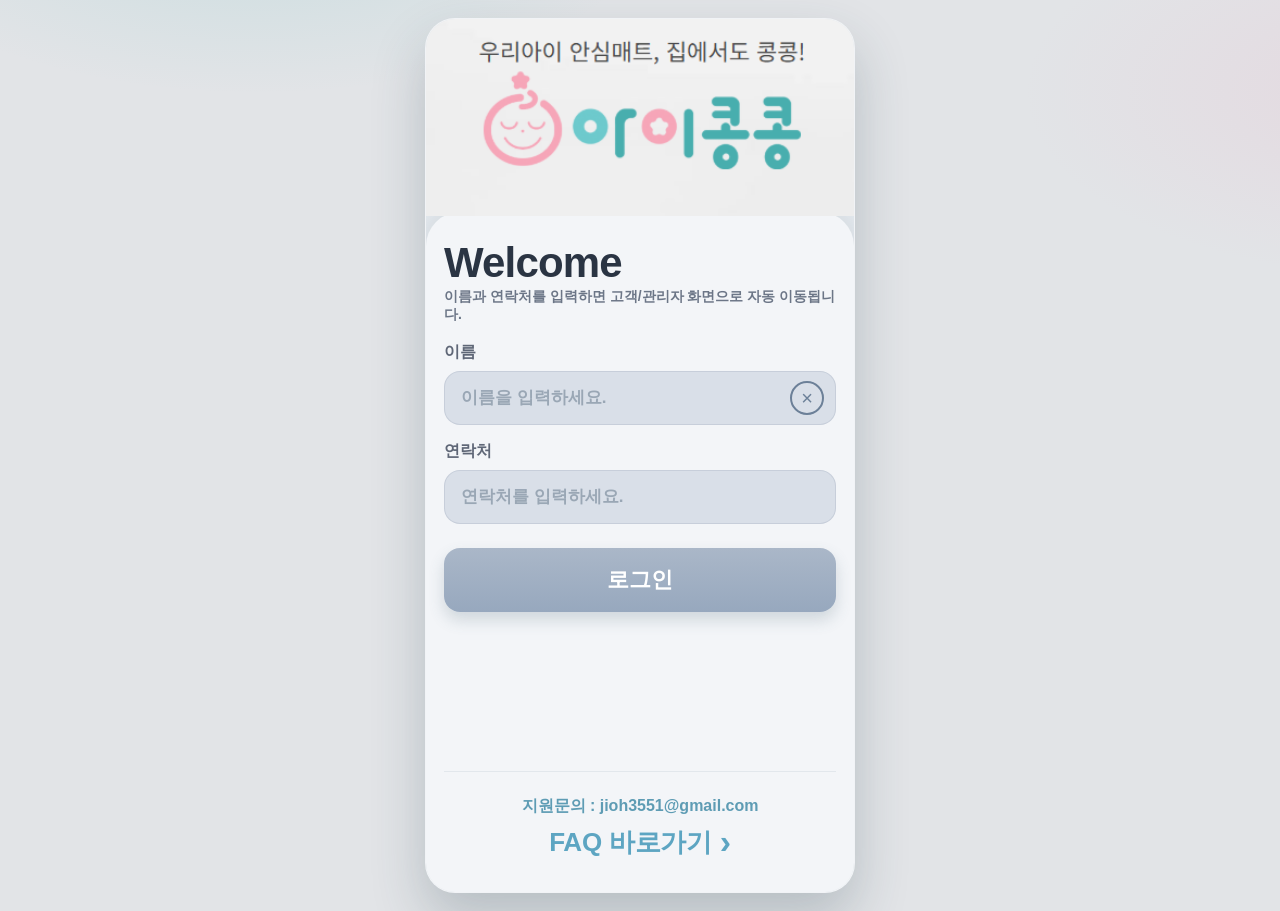
==== index.html @ dd0b141a "Fix admin phone matching from Sheets Handle admin phone numbers whose leading zero is dropped when e" ====
﻿<!DOCTYPE html>
<html lang="ko">
<head>
  <meta charset="UTF-8" />
  <meta name="viewport" content="width=device-width, initial-scale=1.0" />
  <title>아이콩콩 로그인</title>
  <style>
    * { box-sizing: border-box; }

    :root {
      --mint: #48b7b6;
      --mint-deep: #2f9191;
      --pink: #ef9db8;
      --ink: #202a36;
      --soft-text: #6c7687;
      --page: #e3e8ed;
      --panel: #f3f5f8;
      --field: #d9dfe8;
      --button: #9fadc0;
      --button-text: #ffffff;
      --link: #5da5c2;
      --ring: 0 0 0 3px rgba(72, 183, 182, 0.2);
    }

    body {
      margin: 0;
      font-family: "Pretendard", "SUIT", "Noto Sans KR", "Apple SD Gothic Neo", "Malgun Gothic", sans-serif;
      background: #e2e4e7;
      color: var(--ink);
      min-height: 100vh;
      display: grid;
      place-items: center;
      background:
        radial-gradient(700px 320px at 20% -10%, rgba(72, 183, 182, 0.16) 0%, rgba(72, 183, 182, 0) 58%),
        radial-gradient(700px 340px at 110% 10%, rgba(239, 157, 184, 0.16) 0%, rgba(239, 157, 184, 0) 55%),
        #e2e4e7;
    }

    .phone {
      width: 100%;
      max-width: 430px;
      min-height: 100vh;
      background: var(--page);
      position: relative;
      overflow: hidden;
      border: 1px solid rgba(255, 255, 255, 0.5);
    }

    .top {
      padding: 0;
      background: linear-gradient(180deg, #eff2f5 0%, #eef1f4 100%);
      display: block;
    }

    .hero-image {
      width: 100%;
      max-width: none;
      height: auto;
      display: block;
    }

    .panel {
      margin-top: -4px;
      min-height: calc(100vh - 220px);
      background: var(--panel);
      border-top-left-radius: 34px;
      border-top-right-radius: 34px;
      padding: 24px 18px 24px;
      box-shadow: 0 -6px 16px rgba(50, 74, 90, 0.08);
      display: flex;
      flex-direction: column;
    }

    .welcome {
      margin: 6px 0 4px;
      font-size: 42px;
      font-weight: 900;
      line-height: 1;
      letter-spacing: -0.02em;
      color: #2a3443;
    }

    .welcome-sub {
      margin: 0 0 18px;
      color: var(--soft-text);
      font-size: 14px;
      font-weight: 600;
    }

    .field { margin-bottom: 16px; }

    label {
      display: block;
      font-size: 16px;
      font-weight: 700;
      margin-bottom: 8px;
      color: #5f6777;
    }

    .input-wrap { position: relative; }

    input {
      width: 100%;
      border: 1px solid rgba(163, 176, 193, 0.35);
      border-radius: 16px;
      background: var(--field);
      color: #1f2937;
      font-size: 17px;
      padding: 16px 50px 16px 16px;
      outline: none;
      transition: border-color 0.2s ease, box-shadow 0.2s ease, background-color 0.2s ease;
    }

    input:focus {
      border-color: rgba(72, 183, 182, 0.7);
      box-shadow: var(--ring);
      background: #e4ebf3;
    }

    input::placeholder {
      color: #9aa7b5;
      font-weight: 600;
    }

    .clear-btn {
      position: absolute;
      right: 12px;
      top: 50%;
      transform: translateY(-50%);
      width: 34px;
      height: 34px;
      border-radius: 50%;
      border: 2px solid #6c8098;
      background: transparent;
      color: #6c8098;
      font-size: 20px;
      line-height: 1;
      cursor: pointer;
      display: inline-flex;
      align-items: center;
      justify-content: center;
      padding: 0;
    }

    .btn {
      width: 100%;
      margin-top: 8px;
      border: 0;
      border-radius: 16px;
      padding: 17px 14px;
      background: linear-gradient(180deg, #aab7c8 0%, #97a8be 100%);
      color: var(--button-text);
      font-size: 22px;
      font-weight: 800;
      cursor: pointer;
      box-shadow: 0 8px 16px rgba(66, 95, 110, 0.2);
      transition: transform 0.15s ease, filter 0.2s ease;
    }

    .btn:hover { filter: brightness(1.02); }
    .btn:active { transform: translateY(1px); }

    .notice {
      margin-top: 12px;
      border-radius: 12px;
      border: 1px solid #d8dee6;
      background: #f3f6fa;
      color: #5f6b7a;
      padding: 10px 12px;
      font-size: 13px;
      line-height: 1.5;
      display: none;
    }

    .notice.error {
      background: #fef2f2;
      border-color: #fecaca;
      color: #b91c1c;
    }

    .bottom {
      margin-top: auto;
      text-align: center;
      padding: 24px 0 8px;
      border-top: 1px solid rgba(150, 166, 184, 0.18);
    }

    .support {
      color: #5e9cb4;
      font-size: 16px;
      font-weight: 700;
      margin-bottom: 8px;
    }

    .faq-link {
      display: inline-flex;
      align-items: center;
      gap: 8px;
      text-decoration: none;
      color: var(--link);
      font-size: 26px;
      font-weight: 800;
      letter-spacing: -0.01em;
    }

    .faq-link .arrow {
      font-size: 34px;
      line-height: 1;
      margin-top: -2px;
    }

    @media (min-width: 431px) {
      body { padding: 18px; }
      .phone {
        min-height: 860px;
        border-radius: 30px;
        box-shadow: 0 26px 54px rgba(43, 67, 78, 0.24);
      }
    }
  </style>
</head>
<body>
  <main class="phone">
    <section class="top">
      <img class="hero-image" src="./아이콩콩이미지.png" alt="아이콩콩 브랜드 이미지" />
    </section>

    <section class="panel">
      <h1 class="welcome">Welcome</h1>
      <p class="welcome-sub">이름과 연락처를 입력하면 고객/관리자 화면으로 자동 이동됩니다.</p>

      <form id="entryLoginForm">
        <div class="field">
          <label>이름</label>
          <div class="input-wrap">
            <input id="nameInput" name="name" placeholder="이름을 입력하세요." required />
            <button class="clear-btn" id="clearNameBtn" type="button" aria-label="이름 지우기">×</button>
          </div>
        </div>

        <div class="field">
          <label>연락처</label>
          <div class="input-wrap">
            <input id="phoneInput" name="phone" placeholder="연락처를 입력하세요." required />
          </div>
        </div>

        <button class="btn" type="submit">로그인</button>
      </form>

      <div id="entryMsg" class="notice"></div>

      <div class="bottom">
        <div class="support">지원문의 : jioh3551@gmail.com</div>
        <a class="faq-link" href="./faq.html">FAQ 바로가기 <span class="arrow">›</span></a>
      </div>
    </section>
  </main>

  <script>
    const ENTRY_SESSION_KEY = 'aikongkong_entry_session_v1';
    const SHEETS_API_URL_KEY = 'aikongkong_sheets_api_url';
    const ADMIN_CACHE_KEY = 'aikongkong_admin_users_v1';
    const DEFAULT_SHEETS_API_URL = 'https://script.google.com/macros/s/AKfycbyKNzu0YgVz5nuwldhlH5XyJefzvBMPT68B3LfrcRzvdiDw5TzKqe7KsRASdk3AcaP6/exec';
    const BUILTIN_ADMINS = [
      { id: 'admin_default_jeongjio', name: '정지오', phone: '01085259253', isActive: 'Y' }
    ];

    const $ = (s) => document.querySelector(s);
    const toDigits = (v) => String(v || '').replace(/[^0-9]/g, '');

    function normalizeAdminPhone(phone) {
      const digits = toDigits(phone);
      if (!digits) return '';
      if (digits.length === 10 && !digits.startsWith('0')) {
        return `0${digits}`;
      }
      return digits;
    }

    function getAdminPhoneCandidates(phone) {
      const normalized = normalizeAdminPhone(phone);
      const candidates = new Set();
      if (normalized) candidates.add(normalized);

      const digits = toDigits(phone);
      if (digits) candidates.add(digits);

      Array.from(candidates).forEach((value) => {
        if (value.startsWith('0') && value.length > 1) {
          candidates.add(value.slice(1));
        } else if (!value.startsWith('0') && value.length === 10) {
          candidates.add(`0${value}`);
        }
      });

      return Array.from(candidates).filter(Boolean);
    }

    function isSameAdminPhone(left, right) {
      const leftCandidates = new Set(getAdminPhoneCandidates(left));
      return getAdminPhoneCandidates(right).some((value) => leftCandidates.has(value));
    }

    function getSheetsApiUrl() {
      const fromLocal = String(localStorage.getItem(SHEETS_API_URL_KEY) || '').trim();
      return fromLocal || DEFAULT_SHEETS_API_URL;
    }

    function mergeAdminsWithBuiltin(admins) {
      const map = new Map();
      BUILTIN_ADMINS.forEach((admin) => {
        const phoneKey = normalizeAdminPhone(admin.phone);
        if (!phoneKey) return;
        map.set(phoneKey, {
          ...admin,
          phone: phoneKey
        });
      });
      (Array.isArray(admins) ? admins : []).forEach((admin) => {
        const phoneKey = normalizeAdminPhone(admin?.phone);
        if (!phoneKey) return;
        map.set(phoneKey, {
          ...map.get(phoneKey),
          ...admin,
          phone: phoneKey
        });
      });
      return Array.from(map.values());
    }

    function getCachedAdmins() {
      try {
        const raw = localStorage.getItem(ADMIN_CACHE_KEY);
        const parsed = raw ? JSON.parse(raw) : [];
        return mergeAdminsWithBuiltin(parsed);
      } catch (_) {
        return [...BUILTIN_ADMINS];
      }
    }

    function setCachedAdmins(admins) {
      localStorage.setItem(ADMIN_CACHE_KEY, JSON.stringify(mergeAdminsWithBuiltin(admins)));
    }

    function isAdminActive(admin) {
      const flag = String(admin?.isActive == null ? 'Y' : admin.isActive).trim().toUpperCase();
      return !(flag === 'N' || flag === 'FALSE' || flag === '0');
    }

    function findAdminByPhone(phone, admins) {
      return (admins || []).find((admin) => {
        return isSameAdminPhone(admin.phone, phone) && isAdminActive(admin);
      }) || null;
    }

    async function fetchAdminsFromSheets() {
      const apiUrl = getSheetsApiUrl();
      if (!apiUrl) return getCachedAdmins();
      const sep = apiUrl.includes('?') ? '&' : '?';
      const res = await fetch(`${apiUrl}${sep}action=load&t=${Date.now()}`, { method: 'GET', cache: 'no-store' });
      if (!res.ok) throw new Error(`연동 서버 응답 오류 (${res.status})`);
      const data = await res.json();
      if (!data.ok) throw new Error(data.error || '관리자 목록 로드 실패');
      const admins = mergeAdminsWithBuiltin(Array.isArray(data.admins) ? data.admins : []);
      setCachedAdmins(admins);
      return admins;
    }

    function showMsg(text, type = '') {
      const el = $('#entryMsg');
      el.style.display = 'block';
      el.className = `notice ${type}`.trim();
      el.textContent = text;
    }

    $('#clearNameBtn').addEventListener('click', () => {
      $('#nameInput').value = '';
      $('#nameInput').focus();
    });

    $('#entryLoginForm').addEventListener('submit', async (e) => {
      e.preventDefault();
      const form = e.currentTarget;
      const name = form.name.value.trim();
      const phone = toDigits(form.phone.value);

      if (!name || phone.length < 10) {
        showMsg('이름과 연락처를 정확히 입력해주세요.', 'error');
        return;
      }

      let admins = getCachedAdmins();
      try {
        admins = await fetchAdminsFromSheets();
      } catch (err) {
        showMsg(`관리자 목록 동기화 실패(캐시 사용): ${err.message}`, 'error');
      }

      const matchedAdmin = findAdminByPhone(phone, admins);
      const role = matchedAdmin ? 'admin' : 'customer';
      sessionStorage.setItem(ENTRY_SESSION_KEY, JSON.stringify({
        role,
        adminId: matchedAdmin ? String(matchedAdmin.id || '') : '',
        name: matchedAdmin ? (matchedAdmin.name || name) : name,
        phone,
        loggedAt: new Date().toISOString()
      }));

      if (role === 'admin') {
        location.href = './admin.html';
        return;
      }

      location.href = './customer.html';
    });

    function enableDevAutoReload() {
      if (location.protocol !== 'http:' && location.protocol !== 'https:') return;
      if (!(location.hostname === 'localhost' || location.hostname === '127.0.0.1')) return;

      let lastModified = null;
      setInterval(async () => {
        try {
          const res = await fetch(location.href.split('#')[0], { method: 'HEAD', cache: 'no-store' });
          const next = res.headers.get('Last-Modified');
          if (!next) return;
          if (lastModified && next !== lastModified) {
            location.reload();
            return;
          }
          lastModified = next;
        } catch (_) {}
      }, 1200);
    }

    if (!String(localStorage.getItem(SHEETS_API_URL_KEY) || '').trim()) {
      localStorage.setItem(SHEETS_API_URL_KEY, DEFAULT_SHEETS_API_URL);
    }
    if (!localStorage.getItem(ADMIN_CACHE_KEY)) {
      setCachedAdmins(BUILTIN_ADMINS);
    }

    enableDevAutoReload();
  </script>
</body>
</html>
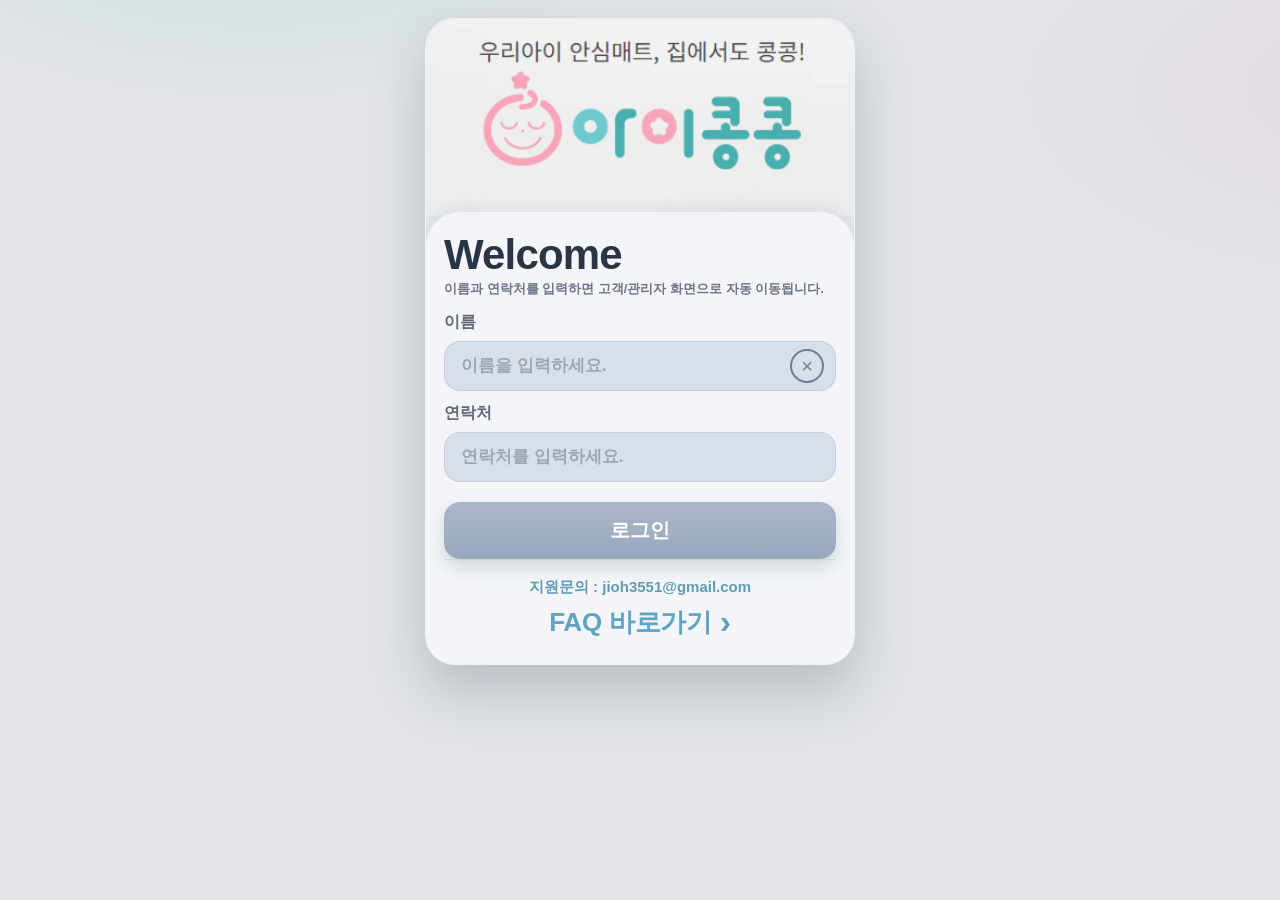
==== commit 0914459a: "Optimize login fetch and login screen layout Use a lightweight admins-only Apps Script request for l" ====
--- a/index.html
+++ b/index.html
@@ -1,4 +1,4 @@
-﻿<!DOCTYPE html>
+<!DOCTYPE html>
 <html lang="ko">
 <head>
   <meta charset="UTF-8" />
@@ -27,9 +27,11 @@
       font-family: "Pretendard", "SUIT", "Noto Sans KR", "Apple SD Gothic Neo", "Malgun Gothic", sans-serif;
       background: #e2e4e7;
       color: var(--ink);
-      min-height: 100vh;
-      display: grid;
-      place-items: center;
+      min-height: 100dvh;
+      display: flex;
+      justify-content: center;
+      align-items: flex-start;
+      overflow-y: auto;
       background:
         radial-gradient(700px 320px at 20% -10%, rgba(72, 183, 182, 0.16) 0%, rgba(72, 183, 182, 0) 58%),
         radial-gradient(700px 340px at 110% 10%, rgba(239, 157, 184, 0.16) 0%, rgba(239, 157, 184, 0) 55%),
@@ -39,41 +41,48 @@
     .phone {
       width: 100%;
       max-width: 430px;
-      min-height: 100vh;
+      min-height: 100dvh;
       background: var(--page);
       position: relative;
       overflow: hidden;
       border: 1px solid rgba(255, 255, 255, 0.5);
+      display: flex;
+      flex-direction: column;
     }
 
     .top {
       padding: 0;
       background: linear-gradient(180deg, #eff2f5 0%, #eef1f4 100%);
-      display: block;
+      display: flex;
+      justify-content: center;
+      align-items: flex-start;
+      overflow: hidden;
     }
 
     .hero-image {
       width: 100%;
       max-width: none;
       height: auto;
+      max-height: clamp(180px, 28dvh, 260px);
       display: block;
     }
 
     .panel {
       margin-top: -4px;
-      min-height: calc(100vh - 220px);
       background: var(--panel);
       border-top-left-radius: 34px;
       border-top-right-radius: 34px;
-      padding: 24px 18px 24px;
+      padding: 20px 18px 18px;
       box-shadow: 0 -6px 16px rgba(50, 74, 90, 0.08);
       display: flex;
       flex-direction: column;
+      flex: 1 1 auto;
+      min-height: 0;
     }
 
     .welcome {
-      margin: 6px 0 4px;
-      font-size: 42px;
+      margin: 2px 0 4px;
+      font-size: clamp(34px, 7vw, 42px);
       font-weight: 900;
       line-height: 1;
       letter-spacing: -0.02em;
@@ -81,13 +90,13 @@
     }
 
     .welcome-sub {
-      margin: 0 0 18px;
+      margin: 0 0 14px;
       color: var(--soft-text);
-      font-size: 14px;
+      font-size: 13px;
       font-weight: 600;
     }
 
-    .field { margin-bottom: 16px; }
+    .field { margin-bottom: 12px; }
 
     label {
       display: block;
@@ -106,7 +115,7 @@
       background: var(--field);
       color: #1f2937;
       font-size: 17px;
-      padding: 16px 50px 16px 16px;
+      padding: 14px 50px 14px 16px;
       outline: none;
       transition: border-color 0.2s ease, box-shadow 0.2s ease, background-color 0.2s ease;
     }
@@ -147,10 +156,10 @@
       margin-top: 8px;
       border: 0;
       border-radius: 16px;
-      padding: 17px 14px;
+      padding: 15px 14px;
       background: linear-gradient(180deg, #aab7c8 0%, #97a8be 100%);
       color: var(--button-text);
-      font-size: 22px;
+      font-size: 20px;
       font-weight: 800;
       cursor: pointer;
       box-shadow: 0 8px 16px rgba(66, 95, 110, 0.2);
@@ -181,13 +190,13 @@
     .bottom {
       margin-top: auto;
       text-align: center;
-      padding: 24px 0 8px;
+      padding: 18px 0 6px;
       border-top: 1px solid rgba(150, 166, 184, 0.18);
     }
 
     .support {
       color: #5e9cb4;
-      font-size: 16px;
+      font-size: 15px;
       font-weight: 700;
       margin-bottom: 8px;
     }
@@ -212,7 +221,7 @@
     @media (min-width: 431px) {
       body { padding: 18px; }
       .phone {
-        min-height: 860px;
+        min-height: 0;
         border-radius: 30px;
         box-shadow: 0 26px 54px rgba(43, 67, 78, 0.24);
       }
@@ -261,13 +270,17 @@
     const ENTRY_SESSION_KEY = 'aikongkong_entry_session_v1';
     const SHEETS_API_URL_KEY = 'aikongkong_sheets_api_url';
     const ADMIN_CACHE_KEY = 'aikongkong_admin_users_v1';
+    const ADMIN_CACHE_UPDATED_AT_KEY = 'aikongkong_admin_users_updated_at_v1';
     const DEFAULT_SHEETS_API_URL = 'https://script.google.com/macros/s/AKfycbyKNzu0YgVz5nuwldhlH5XyJefzvBMPT68B3LfrcRzvdiDw5TzKqe7KsRASdk3AcaP6/exec';
+    const ADMIN_CACHE_MAX_AGE_MS = 60 * 1000;
+    const ADMIN_FETCH_TIMEOUT_MS = 5000;
     const BUILTIN_ADMINS = [
       { id: 'admin_default_jeongjio', name: '정지오', phone: '01085259253', isActive: 'Y' }
     ];
 
     const $ = (s) => document.querySelector(s);
     const toDigits = (v) => String(v || '').replace(/[^0-9]/g, '');
+    let adminSyncPromise = null;
 
     function normalizeAdminPhone(phone) {
       const digits = toDigits(phone);
@@ -341,6 +354,15 @@
 
     function setCachedAdmins(admins) {
       localStorage.setItem(ADMIN_CACHE_KEY, JSON.stringify(mergeAdminsWithBuiltin(admins)));
+      localStorage.setItem(ADMIN_CACHE_UPDATED_AT_KEY, new Date().toISOString());
+    }
+
+    function isAdminCacheFresh() {
+      const raw = String(localStorage.getItem(ADMIN_CACHE_UPDATED_AT_KEY) || '').trim();
+      if (!raw) return false;
+      const savedAt = new Date(raw);
+      if (Number.isNaN(savedAt.getTime())) return false;
+      return (Date.now() - savedAt.getTime()) <= ADMIN_CACHE_MAX_AGE_MS;
     }
 
     function isAdminActive(admin) {
@@ -354,11 +376,40 @@
       }) || null;
     }
 
+    async function fetchWithTimeout(url, options = {}, timeoutMs = ADMIN_FETCH_TIMEOUT_MS) {
+      const controller = typeof AbortController === 'function' ? new AbortController() : null;
+      let timeoutId = 0;
+      const timeoutMessage = `관리자 목록 동기화 대기시간 초과 (${Math.ceil(timeoutMs / 1000)}초)`;
+      const timeoutPromise = new Promise((_, reject) => {
+        timeoutId = window.setTimeout(() => {
+          if (controller) controller.abort();
+          reject(new Error(timeoutMessage));
+        }, timeoutMs);
+      });
+
+      try {
+        return await Promise.race([
+          fetch(url, {
+            ...options,
+            ...(controller ? { signal: controller.signal } : {})
+          }).catch((err) => {
+            if (controller && err?.name === 'AbortError') {
+              throw new Error(timeoutMessage);
+            }
+            throw err;
+          }),
+          timeoutPromise
+        ]);
+      } finally {
+        if (timeoutId) window.clearTimeout(timeoutId);
+      }
+    }
+
     async function fetchAdminsFromSheets() {
       const apiUrl = getSheetsApiUrl();
       if (!apiUrl) return getCachedAdmins();
       const sep = apiUrl.includes('?') ? '&' : '?';
-      const res = await fetch(`${apiUrl}${sep}action=load&t=${Date.now()}`, { method: 'GET', cache: 'no-store' });
+      const res = await fetchWithTimeout(`${apiUrl}${sep}action=loadAdmins&t=${Date.now()}`, { method: 'GET', cache: 'no-store' });
       if (!res.ok) throw new Error(`연동 서버 응답 오류 (${res.status})`);
       const data = await res.json();
       if (!data.ok) throw new Error(data.error || '관리자 목록 로드 실패');
@@ -367,6 +418,15 @@
       return admins;
     }
 
+    function refreshAdminsFromSheets(force = false) {
+      if (!force && adminSyncPromise) return adminSyncPromise;
+      adminSyncPromise = fetchAdminsFromSheets()
+        .finally(() => {
+          adminSyncPromise = null;
+        });
+      return adminSyncPromise;
+    }
+
     function showMsg(text, type = '') {
       const el = $('#entryMsg');
       el.style.display = 'block';
@@ -391,13 +451,20 @@
       }
 
       let admins = getCachedAdmins();
+      let matchedAdmin = findAdminByPhone(phone, admins);
       try {
-        admins = await fetchAdminsFromSheets();
+        const shouldSyncBeforeLogin = !matchedAdmin || !isAdminCacheFresh();
+        if (shouldSyncBeforeLogin) {
+          admins = await refreshAdminsFromSheets(true);
+          matchedAdmin = findAdminByPhone(phone, admins);
+        } else {
+          refreshAdminsFromSheets(false).catch(() => {});
+        }
       } catch (err) {
         showMsg(`관리자 목록 동기화 실패(캐시 사용): ${err.message}`, 'error');
       }
 
-      const matchedAdmin = findAdminByPhone(phone, admins);
+      matchedAdmin = matchedAdmin || findAdminByPhone(phone, admins);
       const role = matchedAdmin ? 'admin' : 'customer';
       sessionStorage.setItem(ENTRY_SESSION_KEY, JSON.stringify({
         role,
@@ -440,6 +507,7 @@
     if (!localStorage.getItem(ADMIN_CACHE_KEY)) {
       setCachedAdmins(BUILTIN_ADMINS);
     }
+    refreshAdminsFromSheets(false).catch(() => {});
 
     enableDevAutoReload();
   </script>
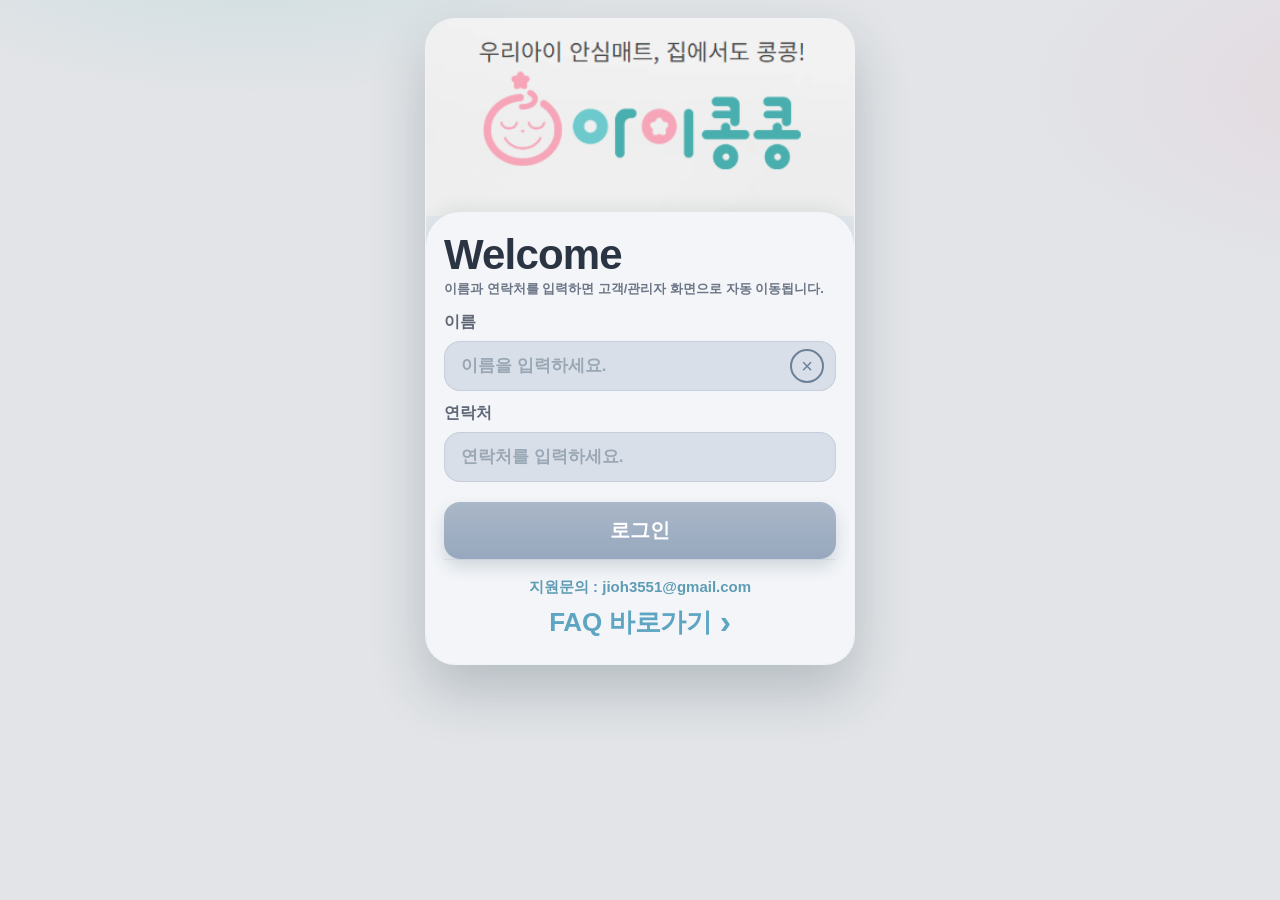
==== commit 6b289eb8: "Enhance customer data handling in index.html Added customer fetch timeout and normalization function" ====
--- a/index.html
+++ b/index.html
@@ -1,4 +1,4 @@
-<!DOCTYPE html>
+﻿<!DOCTYPE html>
 <html lang="ko">
 <head>
   <meta charset="UTF-8" />
@@ -274,6 +274,8 @@
     const DEFAULT_SHEETS_API_URL = 'https://script.google.com/macros/s/AKfycbyKNzu0YgVz5nuwldhlH5XyJefzvBMPT68B3LfrcRzvdiDw5TzKqe7KsRASdk3AcaP6/exec';
     const ADMIN_CACHE_MAX_AGE_MS = 60 * 1000;
     const ADMIN_FETCH_TIMEOUT_MS = 5000;
+    const CUSTOMER_FETCH_TIMEOUT_MS = 15000;
+    const CUSTOMER_LOOKUP_ACTION = 'findCustomerLogin';
     const BUILTIN_ADMINS = [
       { id: 'admin_default_jeongjio', name: '정지오', phone: '01085259253', isActive: 'Y' }
     ];
@@ -281,6 +283,10 @@
     const $ = (s) => document.querySelector(s);
     const toDigits = (v) => String(v || '').replace(/[^0-9]/g, '');
     let adminSyncPromise = null;
+
+    function normalizeCustomerName(name) {
+      return String(name || '').replace(/\s+/g, '').trim();
+    }
 
     function normalizeAdminPhone(phone) {
       const digits = toDigits(phone);
@@ -376,6 +382,16 @@
       }) || null;
     }
 
+    function findCustomerContractByEntry(contracts, name, phone) {
+      const targetName = normalizeCustomerName(name);
+      const targetPhone = toDigits(phone);
+      if (!targetName || !targetPhone) return null;
+      return (contracts || []).find((contract) => {
+        return toDigits(contract?.phone) === targetPhone
+          && normalizeCustomerName(contract?.customerName) === targetName;
+      }) || null;
+    }
+
     async function fetchWithTimeout(url, options = {}, timeoutMs = ADMIN_FETCH_TIMEOUT_MS) {
       const controller = typeof AbortController === 'function' ? new AbortController() : null;
       let timeoutId = 0;
@@ -418,6 +434,34 @@
       return admins;
     }
 
+    async function fetchCustomerLoginMatch(name, phone) {
+      const apiUrl = getSheetsApiUrl();
+      if (!apiUrl) {
+        throw new Error('구글시트 API URL이 설정되지 않았습니다.');
+      }
+
+      const sep = apiUrl.includes('?') ? '&' : '?';
+      const query = `${apiUrl}${sep}action=${encodeURIComponent(CUSTOMER_LOOKUP_ACTION)}&name=${encodeURIComponent(name)}&phone=${encodeURIComponent(phone)}&t=${Date.now()}`;
+      let res = await fetchWithTimeout(query, { method: 'GET', cache: 'no-store' }, CUSTOMER_FETCH_TIMEOUT_MS);
+      if (!res.ok) throw new Error(`연동 서버 응답 오류 (${res.status})`);
+
+      let data = await res.json();
+      if (data?.ok && typeof data.matched === 'boolean') {
+        return data.customer || null;
+      }
+
+      if (!data?.ok && !String(data?.error || '').startsWith('UNKNOWN_ACTION')) {
+        throw new Error(data.error || '고객 계약 확인 실패');
+      }
+
+      const fallbackRes = await fetchWithTimeout(`${apiUrl}${sep}action=load&t=${Date.now()}`, { method: 'GET', cache: 'no-store' }, CUSTOMER_FETCH_TIMEOUT_MS);
+      if (!fallbackRes.ok) throw new Error(`연동 서버 응답 오류 (${fallbackRes.status})`);
+      data = await fallbackRes.json();
+      if (!data?.ok) throw new Error(data?.error || '고객 계약 확인 실패');
+
+      return findCustomerContractByEntry(Array.isArray(data.contracts) ? data.contracts : [], name, phone);
+    }
+
     function refreshAdminsFromSheets(force = false) {
       if (!force && adminSyncPromise) return adminSyncPromise;
       adminSyncPromise = fetchAdminsFromSheets()
@@ -434,6 +478,13 @@
       el.textContent = text;
     }
 
+    function clearMsg() {
+      const el = $('#entryMsg');
+      el.style.display = 'none';
+      el.className = 'notice';
+      el.textContent = '';
+    }
+
     $('#clearNameBtn').addEventListener('click', () => {
       $('#nameInput').value = '';
       $('#nameInput').focus();
@@ -444,6 +495,7 @@
       const form = e.currentTarget;
       const name = form.name.value.trim();
       const phone = toDigits(form.phone.value);
+      clearMsg();
 
       if (!name || phone.length < 10) {
         showMsg('이름과 연락처를 정확히 입력해주세요.', 'error');
@@ -465,20 +517,41 @@
       }
 
       matchedAdmin = matchedAdmin || findAdminByPhone(phone, admins);
-      const role = matchedAdmin ? 'admin' : 'customer';
-      sessionStorage.setItem(ENTRY_SESSION_KEY, JSON.stringify({
-        role,
-        adminId: matchedAdmin ? String(matchedAdmin.id || '') : '',
-        name: matchedAdmin ? (matchedAdmin.name || name) : name,
-        phone,
-        loggedAt: new Date().toISOString()
-      }));
-
-      if (role === 'admin') {
+      if (matchedAdmin) {
+        sessionStorage.setItem(ENTRY_SESSION_KEY, JSON.stringify({
+          role: 'admin',
+          adminId: String(matchedAdmin.id || ''),
+          name: matchedAdmin.name || name,
+          phone,
+          loggedAt: new Date().toISOString()
+        }));
         location.href = './admin.html';
         return;
       }
 
+      let matchedCustomer = null;
+      try {
+        matchedCustomer = await fetchCustomerLoginMatch(name, phone);
+      } catch (err) {
+        showMsg(`고객 계약 확인 실패: ${err.message}`, 'error');
+        return;
+      }
+
+      if (!matchedCustomer) {
+        sessionStorage.removeItem(ENTRY_SESSION_KEY);
+        showMsg('등록된 고객 계약이 없습니다. 관리자에게 계약 등록 여부를 확인해주세요.', 'error');
+        return;
+      }
+
+      sessionStorage.setItem(ENTRY_SESSION_KEY, JSON.stringify({
+        role: 'customer',
+        customerId: String(matchedCustomer.id || ''),
+        contractNo: String(matchedCustomer.contractNo || ''),
+        name: matchedCustomer.customerName || name,
+        phone: toDigits(matchedCustomer.phone || phone),
+        loggedAt: new Date().toISOString(),
+        verifiedAt: new Date().toISOString()
+      }));
       location.href = './customer.html';
     });
 
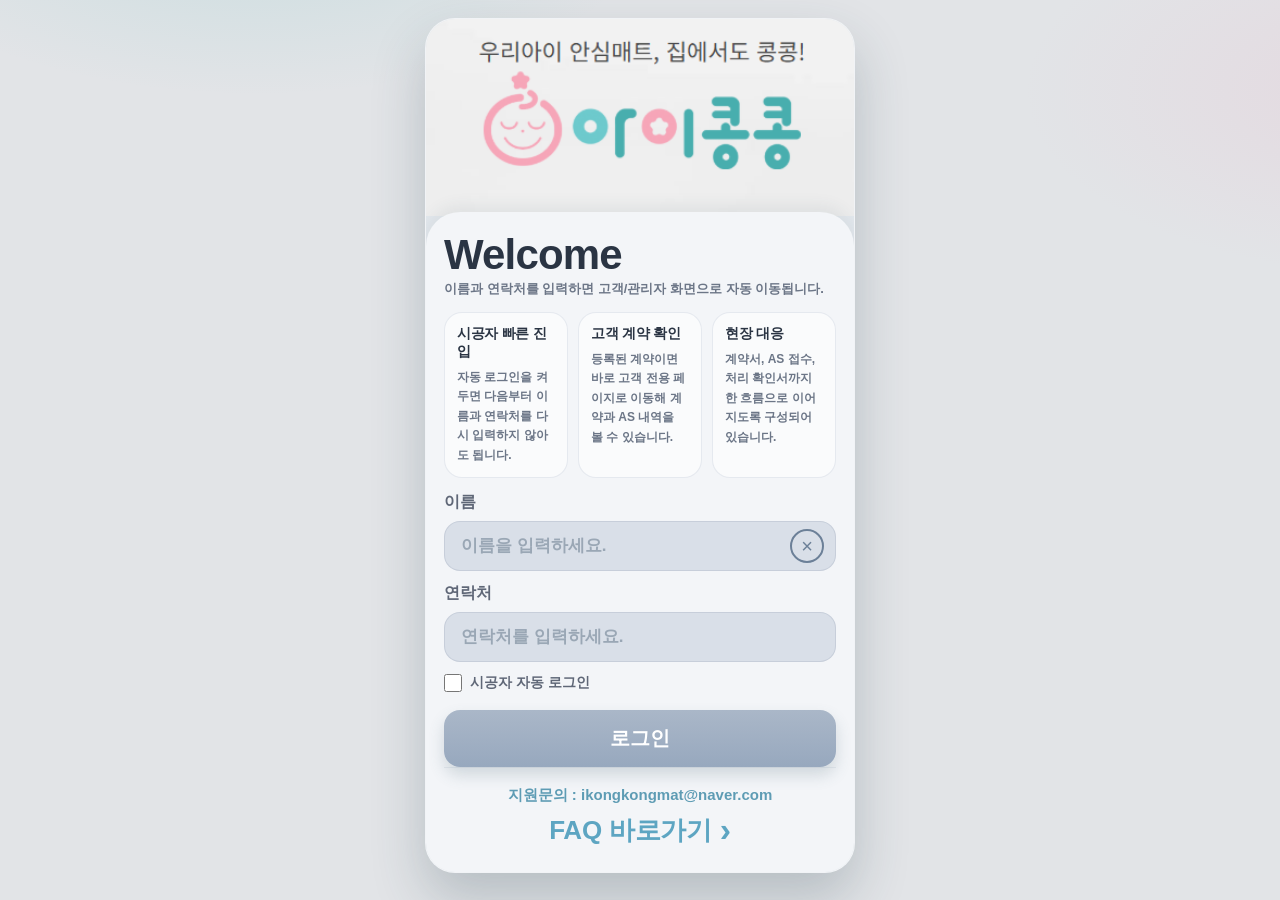
==== commit 2e495925: "Improve AS process flow and friendly UI Update login, customer, admin, and AS processing screens wit" ====
--- a/index.html
+++ b/index.html
@@ -96,7 +96,97 @@
       font-weight: 600;
     }
 
+    .login-guide {
+      display: grid;
+      grid-template-columns: repeat(3, minmax(0, 1fr));
+      gap: 10px;
+      margin-bottom: 14px;
+    }
+
+    .guide-card {
+      border: 1px solid rgba(166, 181, 197, 0.25);
+      border-radius: 18px;
+      background: rgba(255, 255, 255, 0.56);
+      padding: 12px;
+      min-height: 96px;
+    }
+
+    .guide-card strong {
+      display: block;
+      margin-bottom: 6px;
+      font-size: 14px;
+      color: #2a3443;
+      letter-spacing: -0.02em;
+    }
+
+    .guide-card span {
+      color: var(--soft-text);
+      font-size: 12px;
+      line-height: 1.55;
+      font-weight: 700;
+    }
+
     .field { margin-bottom: 12px; }
+
+    .remember-row {
+      display: flex;
+      justify-content: space-between;
+      align-items: center;
+      gap: 12px;
+      margin: 2px 0 10px;
+      flex-wrap: wrap;
+    }
+
+    .remember-label {
+      display: inline-flex;
+      align-items: center;
+      gap: 8px;
+      margin: 0;
+      font-size: 14px;
+      font-weight: 700;
+      color: #5f6777;
+      cursor: pointer;
+    }
+
+    .remember-label input[type="checkbox"] {
+      width: 18px;
+      height: 18px;
+      margin: 0;
+      accent-color: var(--mint-deep);
+      cursor: pointer;
+      padding: 0;
+      box-shadow: none;
+    }
+
+    .remember-clear {
+      border: 0;
+      background: transparent;
+      color: #6b8fa5;
+      font-size: 13px;
+      font-weight: 700;
+      cursor: pointer;
+      padding: 0;
+    }
+
+    .remember-clear[hidden] {
+      display: none;
+    }
+
+    .remembered-box {
+      margin: 0 0 10px;
+      border: 1px solid rgba(72, 183, 182, 0.16);
+      border-radius: 14px;
+      background: rgba(232, 245, 244, 0.8);
+      color: #236f6f;
+      padding: 10px 12px;
+      font-size: 13px;
+      line-height: 1.55;
+      font-weight: 700;
+    }
+
+    .remembered-box[hidden] {
+      display: none;
+    }
 
     label {
       display: block;
@@ -226,6 +316,12 @@
         box-shadow: 0 26px 54px rgba(43, 67, 78, 0.24);
       }
     }
+
+    @media (max-width: 380px) {
+      .login-guide {
+        grid-template-columns: 1fr;
+      }
+    }
   </style>
 </head>
 <body>
@@ -237,6 +333,20 @@
     <section class="panel">
       <h1 class="welcome">Welcome</h1>
       <p class="welcome-sub">이름과 연락처를 입력하면 고객/관리자 화면으로 자동 이동됩니다.</p>
+      <div class="login-guide">
+        <div class="guide-card">
+          <strong>시공자 빠른 진입</strong>
+          <span>자동 로그인을 켜두면 다음부터 이름과 연락처를 다시 입력하지 않아도 됩니다.</span>
+        </div>
+        <div class="guide-card">
+          <strong>고객 계약 확인</strong>
+          <span>등록된 계약이면 바로 고객 전용 페이지로 이동해 계약과 AS 내역을 볼 수 있습니다.</span>
+        </div>
+        <div class="guide-card">
+          <strong>현장 대응</strong>
+          <span>계약서, AS 접수, 처리 확인서까지 한 흐름으로 이어지도록 구성되어 있습니다.</span>
+        </div>
+      </div>
 
       <form id="entryLoginForm">
         <div class="field">
@@ -254,13 +364,22 @@
           </div>
         </div>
 
+        <div class="remember-row">
+          <label class="remember-label" for="rememberAdminCheck">
+            <input id="rememberAdminCheck" type="checkbox" />
+            <span>시공자 자동 로그인</span>
+          </label>
+          <button id="clearSavedLoginBtn" class="remember-clear" type="button" hidden>저장된 로그인 해제</button>
+        </div>
+        <div id="rememberedLoginHint" class="remembered-box" hidden></div>
+
         <button class="btn" type="submit">로그인</button>
       </form>
 
       <div id="entryMsg" class="notice"></div>
 
       <div class="bottom">
-        <div class="support">지원문의 : jioh3551@gmail.com</div>
+        <div class="support">지원문의 : ikongkongmat@naver.com</div>
         <a class="faq-link" href="./faq.html">FAQ 바로가기 <span class="arrow">›</span></a>
       </div>
     </section>
@@ -268,6 +387,7 @@
 
   <script>
     const ENTRY_SESSION_KEY = 'aikongkong_entry_session_v1';
+    const AUTO_ADMIN_LOGIN_KEY = 'aikongkong_auto_admin_login_v1';
     const SHEETS_API_URL_KEY = 'aikongkong_sheets_api_url';
     const ADMIN_CACHE_KEY = 'aikongkong_admin_users_v1';
     const ADMIN_CACHE_UPDATED_AT_KEY = 'aikongkong_admin_users_updated_at_v1';
@@ -324,6 +444,74 @@
     function getSheetsApiUrl() {
       const fromLocal = String(localStorage.getItem(SHEETS_API_URL_KEY) || '').trim();
       return fromLocal || DEFAULT_SHEETS_API_URL;
+    }
+
+    function isManualEntryMode() {
+      return new URLSearchParams(location.search).get('manual') === '1';
+    }
+
+    function readAutoAdminLogin() {
+      try {
+        const raw = localStorage.getItem(AUTO_ADMIN_LOGIN_KEY);
+        const parsed = raw ? JSON.parse(raw) : null;
+        if (!parsed || parsed.role !== 'admin') return null;
+        const phone = normalizeAdminPhone(parsed.phone);
+        if (!phone) return null;
+        return {
+          role: 'admin',
+          adminId: String(parsed.adminId || ''),
+          name: String(parsed.name || '').trim(),
+          phone,
+          savedAt: String(parsed.savedAt || '')
+        };
+      } catch (_) {
+        return null;
+      }
+    }
+
+    function saveAutoAdminLogin(admin, fallbackName, phone) {
+      const normalizedPhone = normalizeAdminPhone(phone);
+      if (!normalizedPhone) return;
+      localStorage.setItem(AUTO_ADMIN_LOGIN_KEY, JSON.stringify({
+        role: 'admin',
+        adminId: String(admin?.id || ''),
+        name: String(admin?.name || fallbackName || '').trim(),
+        phone: normalizedPhone,
+        savedAt: new Date().toISOString()
+      }));
+      syncRememberedLoginUi();
+    }
+
+    function clearAutoAdminLogin() {
+      localStorage.removeItem(AUTO_ADMIN_LOGIN_KEY);
+      syncRememberedLoginUi();
+    }
+
+    function syncRememberedLoginUi() {
+      const remembered = readAutoAdminLogin();
+      const clearBtn = $('#clearSavedLoginBtn');
+      const hint = $('#rememberedLoginHint');
+      clearBtn.hidden = !remembered;
+      if (remembered) {
+        $('#rememberAdminCheck').checked = true;
+        if (!$('#nameInput').value.trim()) $('#nameInput').value = remembered.name;
+        if (!$('#phoneInput').value.trim()) $('#phoneInput').value = remembered.phone;
+        hint.hidden = false;
+        hint.textContent = `저장된 시공자 로그인: ${remembered.name || '-'} / ${remembered.phone || '-'} · 이 기기에서는 첫 화면 진입 시 자동으로 관리자 페이지로 이동합니다.`;
+      } else {
+        hint.hidden = true;
+        hint.textContent = '';
+      }
+    }
+
+    function startAdminSession(admin, name, phone) {
+      sessionStorage.setItem(ENTRY_SESSION_KEY, JSON.stringify({
+        role: 'admin',
+        adminId: String(admin?.id || ''),
+        name: admin?.name || name,
+        phone: normalizeAdminPhone(phone),
+        loggedAt: new Date().toISOString()
+      }));
     }
 
     function mergeAdminsWithBuiltin(admins) {
@@ -490,6 +678,12 @@
       $('#nameInput').focus();
     });
 
+    $('#clearSavedLoginBtn').addEventListener('click', () => {
+      clearAutoAdminLogin();
+      $('#rememberAdminCheck').checked = false;
+      showMsg('저장된 시공자 자동 로그인을 해제했습니다.');
+    });
+
     $('#entryLoginForm').addEventListener('submit', async (e) => {
       e.preventDefault();
       const form = e.currentTarget;
@@ -518,13 +712,12 @@
 
       matchedAdmin = matchedAdmin || findAdminByPhone(phone, admins);
       if (matchedAdmin) {
-        sessionStorage.setItem(ENTRY_SESSION_KEY, JSON.stringify({
-          role: 'admin',
-          adminId: String(matchedAdmin.id || ''),
-          name: matchedAdmin.name || name,
-          phone,
-          loggedAt: new Date().toISOString()
-        }));
+        startAdminSession(matchedAdmin, name, phone);
+        if ($('#rememberAdminCheck').checked) {
+          saveAutoAdminLogin(matchedAdmin, name, phone);
+        } else {
+          clearAutoAdminLogin();
+        }
         location.href = './admin.html';
         return;
       }
@@ -580,7 +773,36 @@
     if (!localStorage.getItem(ADMIN_CACHE_KEY)) {
       setCachedAdmins(BUILTIN_ADMINS);
     }
+    syncRememberedLoginUi();
     refreshAdminsFromSheets(false).catch(() => {});
+
+    (async function maybeAutoLoginAdmin() {
+      if (isManualEntryMode()) return;
+
+      const remembered = readAutoAdminLogin();
+      if (!remembered) return;
+
+      showMsg('저장된 시공자 로그인 정보를 확인 중입니다.');
+
+      let admins = getCachedAdmins();
+      let matchedAdmin = findAdminByPhone(remembered.phone, admins);
+      try {
+        if (!matchedAdmin || !isAdminCacheFresh()) {
+          admins = await refreshAdminsFromSheets(true);
+          matchedAdmin = findAdminByPhone(remembered.phone, admins);
+        }
+      } catch (_) {}
+
+      matchedAdmin = matchedAdmin || findAdminByPhone(remembered.phone, admins);
+      if (!matchedAdmin) {
+        clearAutoAdminLogin();
+        clearMsg();
+        return;
+      }
+
+      startAdminSession(matchedAdmin, remembered.name, remembered.phone);
+      location.href = './admin.html';
+    })();
 
     enableDevAutoReload();
   </script>
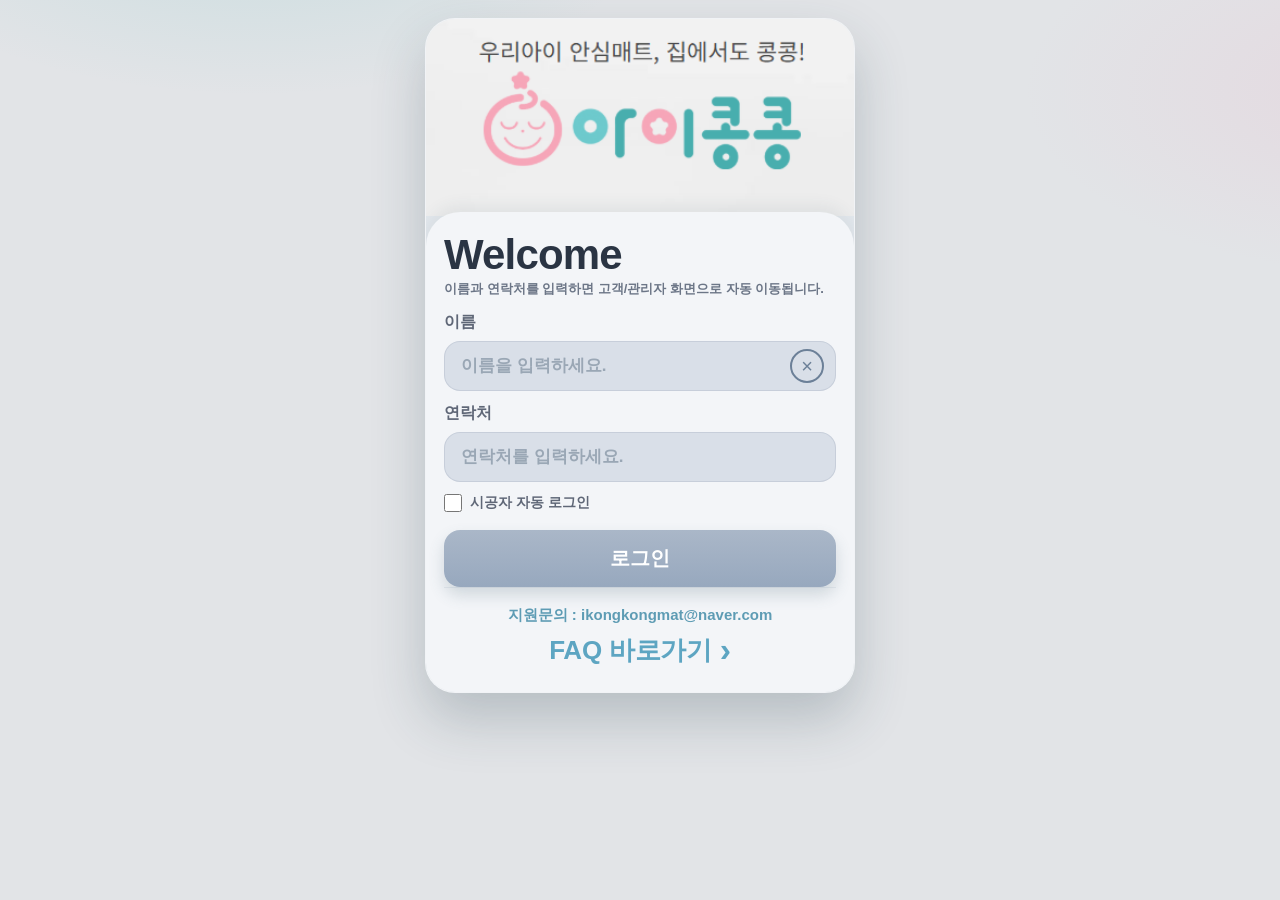
==== commit 1c58107b: "Add contract image sharing and SMS link Remove login guide cards and add image share plus SMS action" ====
--- a/index.html
+++ b/index.html
@@ -94,36 +94,6 @@
       color: var(--soft-text);
       font-size: 13px;
       font-weight: 600;
-    }
-
-    .login-guide {
-      display: grid;
-      grid-template-columns: repeat(3, minmax(0, 1fr));
-      gap: 10px;
-      margin-bottom: 14px;
-    }
-
-    .guide-card {
-      border: 1px solid rgba(166, 181, 197, 0.25);
-      border-radius: 18px;
-      background: rgba(255, 255, 255, 0.56);
-      padding: 12px;
-      min-height: 96px;
-    }
-
-    .guide-card strong {
-      display: block;
-      margin-bottom: 6px;
-      font-size: 14px;
-      color: #2a3443;
-      letter-spacing: -0.02em;
-    }
-
-    .guide-card span {
-      color: var(--soft-text);
-      font-size: 12px;
-      line-height: 1.55;
-      font-weight: 700;
     }
 
     .field { margin-bottom: 12px; }
@@ -317,11 +287,6 @@
       }
     }
 
-    @media (max-width: 380px) {
-      .login-guide {
-        grid-template-columns: 1fr;
-      }
-    }
   </style>
 </head>
 <body>
@@ -333,20 +298,6 @@
     <section class="panel">
       <h1 class="welcome">Welcome</h1>
       <p class="welcome-sub">이름과 연락처를 입력하면 고객/관리자 화면으로 자동 이동됩니다.</p>
-      <div class="login-guide">
-        <div class="guide-card">
-          <strong>시공자 빠른 진입</strong>
-          <span>자동 로그인을 켜두면 다음부터 이름과 연락처를 다시 입력하지 않아도 됩니다.</span>
-        </div>
-        <div class="guide-card">
-          <strong>고객 계약 확인</strong>
-          <span>등록된 계약이면 바로 고객 전용 페이지로 이동해 계약과 AS 내역을 볼 수 있습니다.</span>
-        </div>
-        <div class="guide-card">
-          <strong>현장 대응</strong>
-          <span>계약서, AS 접수, 처리 확인서까지 한 흐름으로 이어지도록 구성되어 있습니다.</span>
-        </div>
-      </div>
 
       <form id="entryLoginForm">
         <div class="field">
